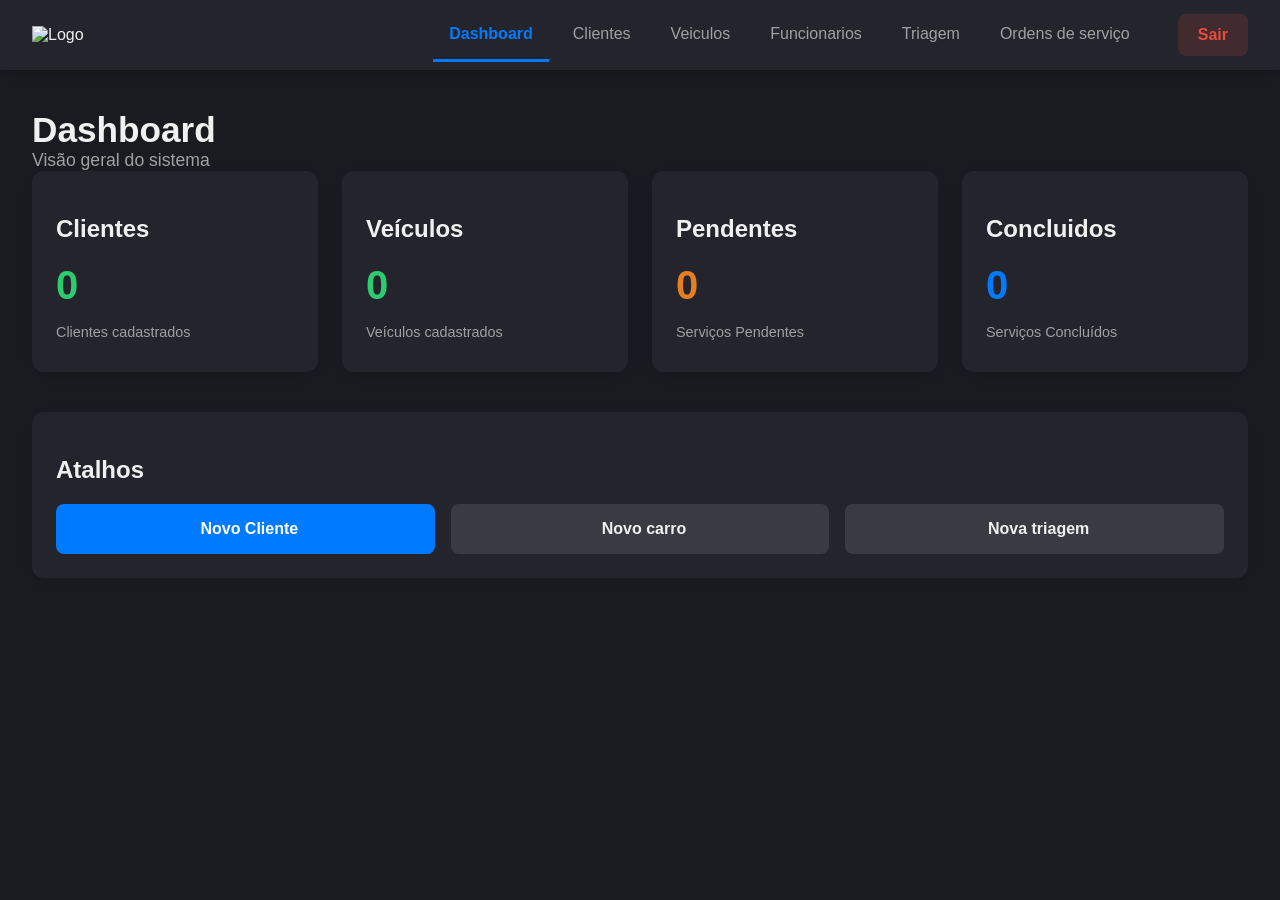
==== trabt2bd/abas/dashboard.html @ cabcac8e "Alteracao no UI da pagina, nao esta mais tao na cara como plagio." ====
<!DOCTYPE html>
<html lang="pt-BR">
<head>
    <meta charset="UTF-8">
    <meta name="viewport" content="width=device-width, initial-scale=1.0">
    <title>Dashboard - AutoCheck</title>
    <link rel="shortcut icon" href="../imagens/favicon.ico" type="image/x-icon">
    <link rel="stylesheet" href="../css/style.css">
    <link rel="stylesheet" href="../css/dashboard.css">
    <script src="https://kit.fontawesome.com/847d97f27f.js" crossorigin="anonymous"></script>
</head>
<body>
    <header class="top-navbar">
        <div class="navbar-logo">
            <img src="../imagens/Logo.png" alt="Logo">
        </div>

        <nav class="navbar-nav">
            <ul class="nav-links" id="nav-links">
                <li>
                    <a href="dashboard.html" class="active"><i class="fa-solid fa-chart-line"></i>Dashboard</a>
                </li>
                <li>
                    <a href="clientes.html" ><i class="fa-solid fa-users"></i>Clientes</a>
                </li>
                <li>
                    <a href="veiculos.html"><i class="fa-solid fa-car"></i>Veiculos</a>
                </li>
                <li>
                    <a href="funcionarios.html"><i class="fa-regular fa-address-card"></i>Funcionarios</a>
                </li>
                <li>
                    <a href="triagem.html"><i class="fa-solid fa-clipboard-list"></i>Triagem</a>
                </li>
                <li>
                    <a href="ordemdeservico.html"><i class="fa-solid fa-headset"></i>Ordens de serviço</a>
                </li>
                <li>
                    <a href="#" class="leave"><i class="fa-solid fa-right-from-bracket"></i>Sair</a>
                </li>
            </ul>
        </nav>
        
        <button class="menu-toggle" id="menu-toggle">
            <i class="fa-solid fa-bars"></i>
        </button>
    </header>

    <main class="main-content">
        <div class="page-wrapper">

            <h1 class="title">Dashboard</h1>
            <h2 class="sub-title">Visão geral do sistema</h2>
            
            <section class="dashboard-info">
                <article class="info-item">
                    <h2 class="dashboard-title"><i class="fa-solid fa-users"></i>Clientes</h2>
                    <p id="client-count">0</p>
                    <p class="info-p">Clientes cadastrados</p>
                </article>

                <article class="info-item">
                    <h2 class="dashboard-title"><i class="fa-solid fa-car"></i>Veículos</h2>
                    <p id="vehicle-count">0</p>
                    <p class="info-p">Veículos cadastrados</p>
                </article>

                <article class="info-item">
                    <h2 class="dashboard-title"><i class="fa-solid fa-clock"></i>Pendentes</h2>
                    <p id="pending-count">0</p>
                    <p class="info-p">Serviços Pendentes</p>
                </article>

                <article class="info-item">
                    <h2 class="dashboard-title"><i class="fa-solid fa-circle-check"></i>Concluidos</h2>
                    <p id="completed-count">0</p>
                    <p class="info-p">Serviços Concluídos</p>
                </article>
            </section>

            <section class="container">
                <section class="container-shortcuts">
                    <h2 class="dashboard-title"><i class="fa-solid fa-bolt"></i>Atalhos</h2>
                    <article class="container-buttons">
                        <button class="orders-button button"><i class="fa-solid fa-user-plus"></i>Novo Cliente</button>
                        <button class="button"><i class="fa-solid fa-car-on"></i>Novo carro</button>
                        <button class="button"><i class="fa-solid fa-plus"></i>Nova triagem</button>
                    </article>
                </section>
            </section>
        
        </div> </main>
</body>
</html>
---- trabt2bd/css/style.css ----
:root {
    --cor-fundo: #1A1B20;
    --cor-ui-base: #24252C;
    --cor-ui-hover: #3A3B42;
    --cor-texto-principal: #F0F0F0;
    --cor-texto-secundario: #A0A0A0;
    --cor-destaque-primario: #007BFF;
    --cor-destaque-sucesso: #2ECC71;
    --cor-destaque-perigo: #E74C3C;
    --header-height: 70px;
}

body {
    font-family: -apple-system, BlinkMacSystemFont, "Segoe UI", Roboto, Helvetica, Arial, sans-serif;
    background-color: var(--cor-fundo);
    color: var(--cor-texto-principal);
    margin: 0;
    padding: 0;
    padding-top: var(--header-height); 
}

.top-navbar {
    position: fixed;
    top: 0;
    left: 0;
    width: 100%;
    height: var(--header-height);
    background-color: var(--cor-ui-base);
    box-shadow: 0 2px 10px rgba(0, 0, 0, 0.2);
    box-sizing: border-box;
    z-index: 1000;
    display: flex;
    justify-content: space-between;
    align-items: center;
    max-width: 1400px;
    margin: 0 auto;
    padding: 0 2rem;
}
.navbar-logo img {
    max-width: 100px;
    height: auto;
    display: block;
}
.navbar-nav {
    display: flex;
    align-items: center;
}
.nav-links {
    display: flex;
    align-items: center;
    list-style: none;
    padding: 0;
    margin: 0;
}
.nav-links li {
    margin-left: 0.5rem;
}
.nav-links a {
    display: block;
    padding: 1rem;
    color: var(--cor-texto-secundario);
    text-decoration: none;
    font-weight: 500;
    transition: color 0.2s ease, border-color 0.2s ease;
    font-size: 1rem;
    border-bottom: 3px solid transparent;
}
.nav-links a:hover {
    color: var(--cor-texto-principal);
}
.nav-links a.active {
    border-bottom: 3px solid var(--cor-destaque-primario);
    color: var(--cor-destaque-primario);
    font-weight: 600;
}
.nav-links a.leave {
    background-color: rgba(231, 76, 60, 0.15);
    color: var(--cor-destaque-perigo);
    font-weight: 600;
    padding: 0.75rem 1.25rem;
    border-radius: 8px;
    border-bottom: none;
    margin-left: 1.5rem;
}
.nav-links a.leave:hover {
    background-color: rgba(231, 76, 60, 0.3);
}
.nav-links a i {
    display: none;
}

.menu-toggle {
    display: none;
    background: none;
    border: none;
    color: var(--cor-texto-principal);
    font-size: 1.8rem;
    cursor: pointer;
}

.main-header {
    margin-bottom: 2.5rem;
}
.title {
    color: var(--cor-texto-principal);
    margin: 0;
    font-size: 2.2rem;
    font-weight: 700;
}
.sub-title {
    font-weight: 300;
    font-size: 1.1rem;
    color: var(--cor-texto-secundario);
    margin: 0;
}
.main-footer {
    margin-top: 3rem;
    padding-top: 2rem;
    text-align: center;
    color: var(--cor-texto-secundario);
    font-size: 0.9rem;
    border-top: 1px solid var(--cor-ui-base);
}

@media (max-width: 800px) {
    body {
        padding-top: 0;
        padding-bottom: 65px;
    }

    .top-navbar {
        height: 65px;
        top: auto;
        bottom: 0;
        box-shadow: 0 -2px 5px rgba(0,0,0,0.2);
        padding: 0 0.5rem;
    }
    
    .navbar-logo, .menu-toggle {
        display: none; 
    }
    
    .navbar-nav {
        display: flex;
        width: 100%;
    }
    .nav-links {
        width: 100%;
        justify-content: space-around;
        height: 100%;
    }
    .nav-links li {
        margin: 0;
        flex-grow: 1;
    }
    .nav-links a {
        font-size: 0;
        padding: 0.5rem;
        display: flex;
        flex-direction: column;
        justify-content: center;
        align-items: center;
        height: 65px;
        border-bottom: none;
        border-top: 4px solid transparent;
    }
    .nav-links a i {
        display: block;
        font-size: 1.5rem;
        margin: 0;
    }
    .nav-links a.active {
        border-bottom: none;
        border-top: 4px solid var(--cor-destaque-primario);
        background-color: var(--cor-ui-hover);
        color: var(--cor-destaque-primario);
    }
    .nav-links a.leave {
        border-top: 4px solid var(--cor-destaque-perigo);
        padding: 0.5rem;
        margin: 0;
        border-radius: 0;
    }
}
---- trabt2bd/css/dashboard.css ----
.main-content {
    padding: 2.5rem 0;
}

.page-wrapper {
    max-width: 1400px;
    margin: 0 auto;
    padding: 0 2rem;
}

.dashboard-info {
    display: grid;
    grid-template-columns: repeat(auto-fit, minmax(220px, 1fr));
    gap: 1.5rem;
    margin-bottom: 2.5rem;
}

.info-item {
    background-color: var(--cor-ui-base);
    padding: 1.5rem;
    border-radius: 12px;
    box-shadow: 0 4px 12px rgba(0, 0, 0, 0.1);
    transition: transform 0.2s ease, box-shadow 0.2s ease;
}

.info-item:hover {
    transform: translateY(-5px);
    box-shadow: 0 8px 16px rgba(0, 0, 0, 0.15);
}

#client-count,
#vehicle-count,
#pending-count,
#completed-count {
    font-size: 2.5rem;
    font-weight: 700;
    margin: 1rem 0;
    color: var(--cor-destaque-sucesso);
}

#pending-count { color: #E67E22; }
#completed-count { color: var(--cor-destaque-primario); }

.info-p {
    color: var(--cor-texto-secundario);
    margin-bottom: 0.5rem;
    font-size: 0.9rem;
}

.container {
    display: grid;
    grid-template-columns: 1fr;
    gap: 1.5rem;
}

.container-shortcuts {
    background-color: var(--cor-ui-base);
    height: auto;
    border-radius: 12px;
    padding: 1.5rem;
    box-shadow: 0 4px 12px rgba(0, 0, 0, 0.1);
}

.container-buttons {
    display: grid;
    grid-template-columns: repeat(auto-fit, minmax(150px, 1fr));
    gap: 1rem;
}

.button {
    font-size: 1rem;
    font-weight: 600;
    padding: 1rem;
    border-radius: 8px;
    background-color: var(--cor-ui-hover);
    color: var(--cor-texto-principal);
    border: none;
    cursor: pointer;
    transition: background-color 0.2s ease;
    text-align: center;
}
.button i { margin-right: 0.5rem; }
.button:hover { background-color: #4A4B52; }
.button:active { transform: scale(0.98); }

.orders-button {
    background-color: var(--cor-destaque-primario);
    color: white;
}
.orders-button:hover { background-color: #0056b3; }

@media (max-width: 800px) {

    body {
        padding-top: 0;
        padding-bottom: 65px;
    }

    header {
        height: 65px;
        top: auto;
        bottom: 0;
        box-shadow: 0 -2px 5px rgba(0,0,0,0.2);
    }
    
    .navbar {
        padding: 0 0.5rem;
    }

    .navbar-logo, .nav-right {
        display: none;
    }

    .nav-left {
        width: 100%;
    }
    .nav-links {
        width: 100%;
        justify-content: space-around;
    }
    .nav-links li {
        margin-left: 0;
        flex-grow: 1;
    }

    .nav-links a {
        font-size: 0;
        padding: 0.5rem;
        display: flex;
        flex-direction: column;
        justify-content: center;
        align-items: center;
        height: 65px;
        border-bottom: none;
        border-top: 4px solid transparent;
    }

    .nav-links a i {
        display: block;
        font-size: 1.5rem;
        margin: 0;
    }

    .nav-links a.active {
        border-bottom: none;
        border-top: 4px solid var(--cor-destaque-primario);
        background-color: var(--cor-ui-hover);
        color: var(--cor-destaque-primario);
    }
    
    .main-content {
        padding: 1rem 0 0 0;
    }
    .page-wrapper {
        padding: 0 1rem;
    }

    .dashboard-info {
        grid-template-columns: 1fr;
        gap: 1rem;
    }

    .container {
        grid-template-columns: 1fr;
        gap: 1rem;
    }

    .container-shortcuts, .info-item {
        padding: 1rem;
    }
    
    .container-buttons {
        grid-template-columns: 1fr;
    }
    
    .title { font-size: 1.8rem; }
    .dashboard-title { font-size: 1.3rem; }
}
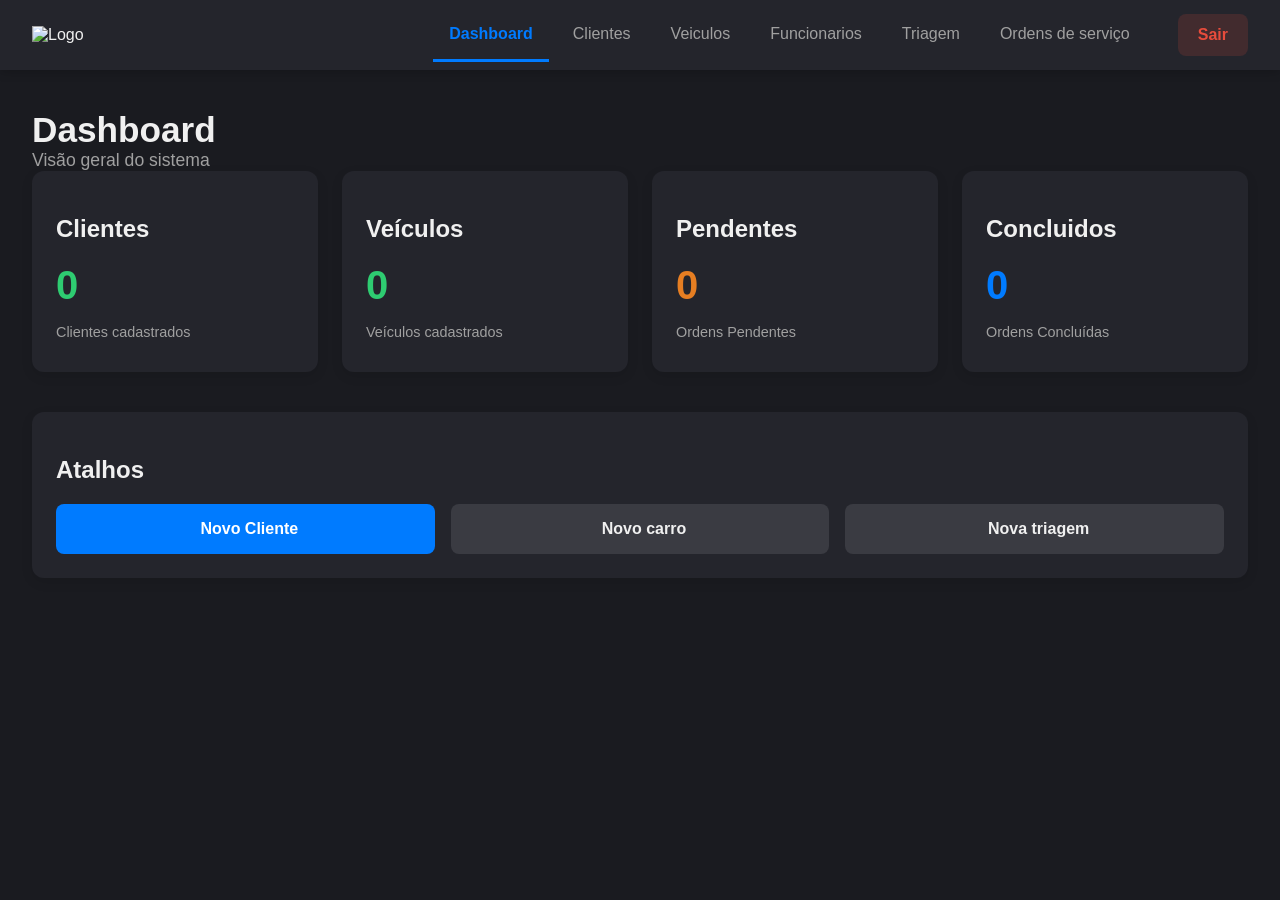
==== commit e3fdffc5: "telefone e cpf" ====
--- a/trabt2bd/abas/dashboard.html
+++ b/trabt2bd/abas/dashboard.html
@@ -36,7 +36,7 @@
                     <a href="ordemdeservico.html"><i class="fa-solid fa-headset"></i>Ordens de serviço</a>
                 </li>
                 <li>
-                    <a href="#" class="leave"><i class="fa-solid fa-right-from-bracket"></i>Sair</a>
+                    <a href="../index.html" class="leave"><i class="fa-solid fa-right-from-bracket"></i>Sair</a>
                 </li>
             </ul>
         </nav>
@@ -68,13 +68,13 @@
                 <article class="info-item">
                     <h2 class="dashboard-title"><i class="fa-solid fa-clock"></i>Pendentes</h2>
                     <p id="pending-count">0</p>
-                    <p class="info-p">Serviços Pendentes</p>
+                    <p class="info-p">Ordens Pendentes</p>
                 </article>
 
                 <article class="info-item">
-                    <h2 class="dashboard-title"><i class="fa-solid fa-circle-check"></i>Concluidos</h2>
+                    <h2 class="dashboard-title"><i class="fa-solid fa-check-double"></i>Concluidos</h2>
                     <p id="completed-count">0</p>
-                    <p class="info-p">Serviços Concluídos</p>
+                    <p class="info-p">Ordens Concluídas</p>
                 </article>
             </section>
 
@@ -82,13 +82,94 @@
                 <section class="container-shortcuts">
                     <h2 class="dashboard-title"><i class="fa-solid fa-bolt"></i>Atalhos</h2>
                     <article class="container-buttons">
-                        <button class="orders-button button"><i class="fa-solid fa-user-plus"></i>Novo Cliente</button>
-                        <button class="button"><i class="fa-solid fa-car-on"></i>Novo carro</button>
-                        <button class="button"><i class="fa-solid fa-plus"></i>Nova triagem</button>
+                        <button class="orders-button button" id="abrModalC"><i class="fa-solid fa-user-plus"></i>Novo Cliente</button>
+                        <button class="button" id="abrModalCar"><i class="fa-solid fa-car-on"></i>Novo carro</button>
+                        <button class="button" id="abrModalTri"><i class="fa-solid fa-plus"></i>Nova triagem</button>
                     </article>
                 </section>
             </section>
         
-        </div> </main>
+        </div>
+    </main>
+
+    <!--Criação do Modal Clientes-->
+    <div id="modalClientes" class="modal">
+        <div class="cont-modal">
+            <h1>Novo Cliente</h1>
+
+            <form id="formNovoCliente">
+                <label for="nomeCliente">Nome:</label>
+                <input type="text" id="nomeCliente" required>
+
+                <label for="cpfCliente">CPF:</label>
+                <input type="text" id="cpfCliente" pattern="\d{11}" placeholder="Digite seu CPF" required>
+
+                <label for="telCliente">Telefone:</label>
+                <input type="text" id="telCliente" pattern="\d{10,11}" placeholder="Digite seu telefone" required>
+
+                <div class="botoesModal">
+                    <button type="submit" id="ConfCliente">Confirmar</button>
+                    <button type="reset" id="CancCliente">Cancelar</button>
+                </div>
+            </form>
+        </div>
+    </div>
+    <!--Fim Modal Clientes-->
+
+    <!--Criação Modal Novo Carro-->
+    <div id="modalCarro" class="modal">
+        <div class="cont-modal">
+            <h1>Novo Carro</h1>
+
+            <form id="formNovoCarro">
+                <label>Cliente:</label>
+                <select id="selectClientes" required>
+                    <option value="">Carregando Clientes...</option>
+                </select><br>
+                <label>Número da placa:</label>
+                <input type="text" id="num-placa" required>
+
+                <div class="botoesModal">
+                    <button type="submit" id="ConfCarro">Confirmar</button>
+                    <button type="reset" id="CancCarro">Cancelar</button>
+                </div>
+            </form>
+        </div>
+    </div>
+    <!--Fim Modal Carro-->
+
+    <!--Criação Modal Nova Triagem-->
+    <div id="modalTriagem" class="modal">
+        <div class="cont-modal">
+            <h1>Nova Triagem</h1>
+
+            <form id="formNovaTriagem">
+                <label>Funcionário:</label>
+                <select id="selectFuncionarios" required>
+                    <option value="">Carregando Funcionários...</option>
+                </select><br>
+
+                <label>Placa:</label>
+                <select id="selectPlacas" required>
+                    <option value="">Carregando...</option>
+                </select><br>
+
+                <label>Data da Triagem:</label>
+                <input type="date" id="dataTriN" required><br>
+
+                <label>Descrição do Problema:</label>
+                <textarea name="novatriagem" id="novoproblema" rows="8" class="form-text-area" placeholder="Descreva a falha encontrada durante nova triagem..." required></textarea>
+
+                <div class="botoesModal">
+                    <button type="submit" id="ConfTriagem">Confirmar</button>
+                    <button type="button" id="CancTriagem">Cancelar</button>
+                </div>
+            </form>
+        </div>
+    </div>
+    <!--Fim Modal Nova Triagem-->
+    
+    <script type="module" src="../js/dashboard.js"></script>
+    <script type="module" src="../js/dashboard-data.js"></script>
 </body>
-</html>+</html>
--- a/trabt2bd/css/style.css
+++ b/trabt2bd/css/style.css
@@ -32,7 +32,6 @@
     display: flex;
     justify-content: space-between;
     align-items: center;
-    max-width: 1400px;
     margin: 0 auto;
     padding: 0 2rem;
 }
--- a/trabt2bd/css/dashboard.css
+++ b/trabt2bd/css/dashboard.css
@@ -175,4 +175,166 @@
     
     .title { font-size: 1.8rem; }
     .dashboard-title { font-size: 1.3rem; }
+}
+
+/*CSS Modal*/
+
+.modal {
+    display: none;
+    position: fixed;
+    top: 0;
+    left: 0;
+    width: 100%;
+    height: 100%;
+    justify-content: center;
+    align-items: center;
+    background-color: rgba(0, 0, 0, 0.6); 
+    backdrop-filter: blur(4px); 
+    z-index: 1000;
+    opacity: 0;
+    animation: fadeIn 0.3s forwards;
+}
+
+
+.cont-modal {
+    background-color: #2C2D33;
+    padding: 2rem;
+    border-radius: 12px;
+    width: 90%; 
+    max-width: 500px; 
+    color: #f5f5f5;
+    box-shadow: 0 10px 25px rgba(0, 0, 0, 0.5);
+    border: 1px solid rgba(255, 255, 255, 0.1);
+    position: relative;
+}
+
+
+.cont-modal h1 {
+    font-size: 1.5rem;
+    margin-bottom: 1.5rem;
+    border-bottom: 1px solid rgba(255, 255, 255, 0.1);
+    padding-bottom: 0.5rem;
+    color: var(--cor-destaque-primario, #3498db); /* Fallback azul se a var falhar */
+}
+
+
+
+.cont-modal form {
+    display: flex;
+    flex-direction: column;
+}
+
+.cont-modal label {
+    font-size: 0.9rem;
+    margin-bottom: 0.5rem;
+    color: #ccc;
+    font-weight: 500;
+}
+
+
+.cont-modal input[type="text"],
+.cont-modal input[type="date"],
+.cont-modal select,
+.cont-modal textarea {
+    background-color: #1F2024; 
+    border: 1px solid #4A4B52;
+    border-radius: 6px;
+    padding: 12px;
+    margin-bottom: 1.2rem;
+    color: #fff;
+    font-size: 1rem;
+    width: 100%; 
+    box-sizing: border-box;
+    transition: border-color 0.3s ease;
+}
+
+.cont-modal input:focus,
+.cont-modal select:focus,
+.cont-modal textarea:focus {
+    outline: none;
+    border-color: var(--cor-destaque-primario, #3498db);
+    box-shadow: 0 0 0 3px rgba(52, 152, 219, 0.2);
+}
+
+.cont-modal textarea {
+    resize: vertical; 
+    min-height: 100px;
+    font-family: inherit;
+}
+
+
+.cont-modal ::placeholder {
+    color: #666;
+}
+
+/* =========================================
+   BOTÕES DO MODAL
+   ========================================= */
+
+.botoesModal {
+    display: flex;
+    justify-content: flex-end;
+    gap: 1rem;
+    margin-top: 1rem;
+    padding-top: 1rem;
+    border-top: 1px solid rgba(255, 255, 255, 0.05);
+}
+
+.botoesModal button {
+    padding: 10px 24px;
+    border: none;
+    border-radius: 6px;
+    font-size: 1rem;
+    font-weight: 600;
+    cursor: pointer;
+    transition: all 0.2s ease;
+}
+
+
+button[id^="Conf"] { 
+    background-color: var(--cor-destaque-primario, #007bff);
+    color: white;
+}
+
+button[id^="Conf"]:hover {
+    filter: brightness(1.1);
+    transform: translateY(-1px);
+}
+
+
+button[id^="Canc"] {
+    background-color: transparent;
+    border: 1px solid #e74c3c;
+    color: #e74c3c;
+}
+
+button[id^="Canc"]:hover {
+    background-color: #e74c3c;
+    color: white;
+}
+
+@keyframes fadeIn {
+    from {
+        opacity: 0;
+        transform: scale(0.95);
+    }
+    to {
+        opacity: 1;
+        transform: scale(1);
+    }
+}
+
+@media (max-width: 600px) {
+    .cont-modal {
+        padding: 1.5rem;
+        width: 95%;
+    }
+    
+    .botoesModal {
+        flex-direction: column-reverse; /* Botão confirmar em cima no mobile */
+    }
+    
+    .botoesModal button {
+        width: 100%;
+    }
 }
